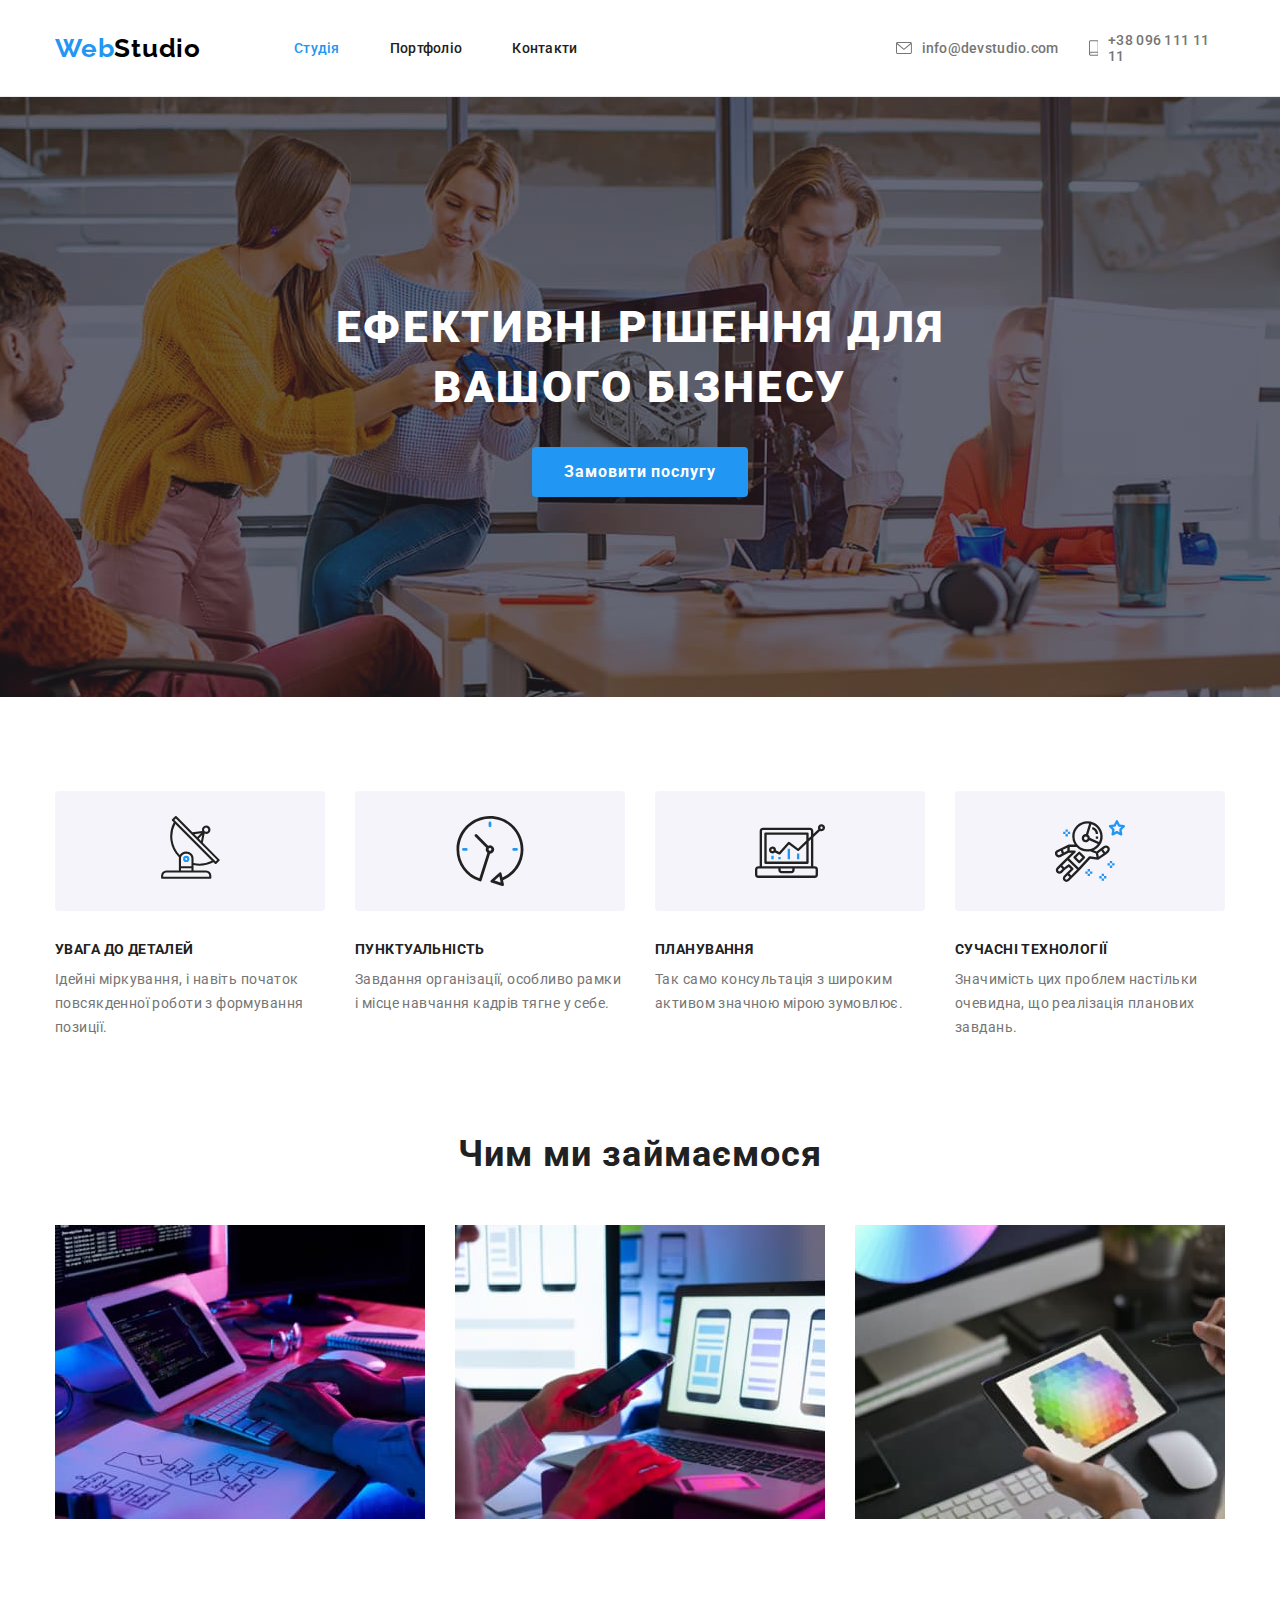
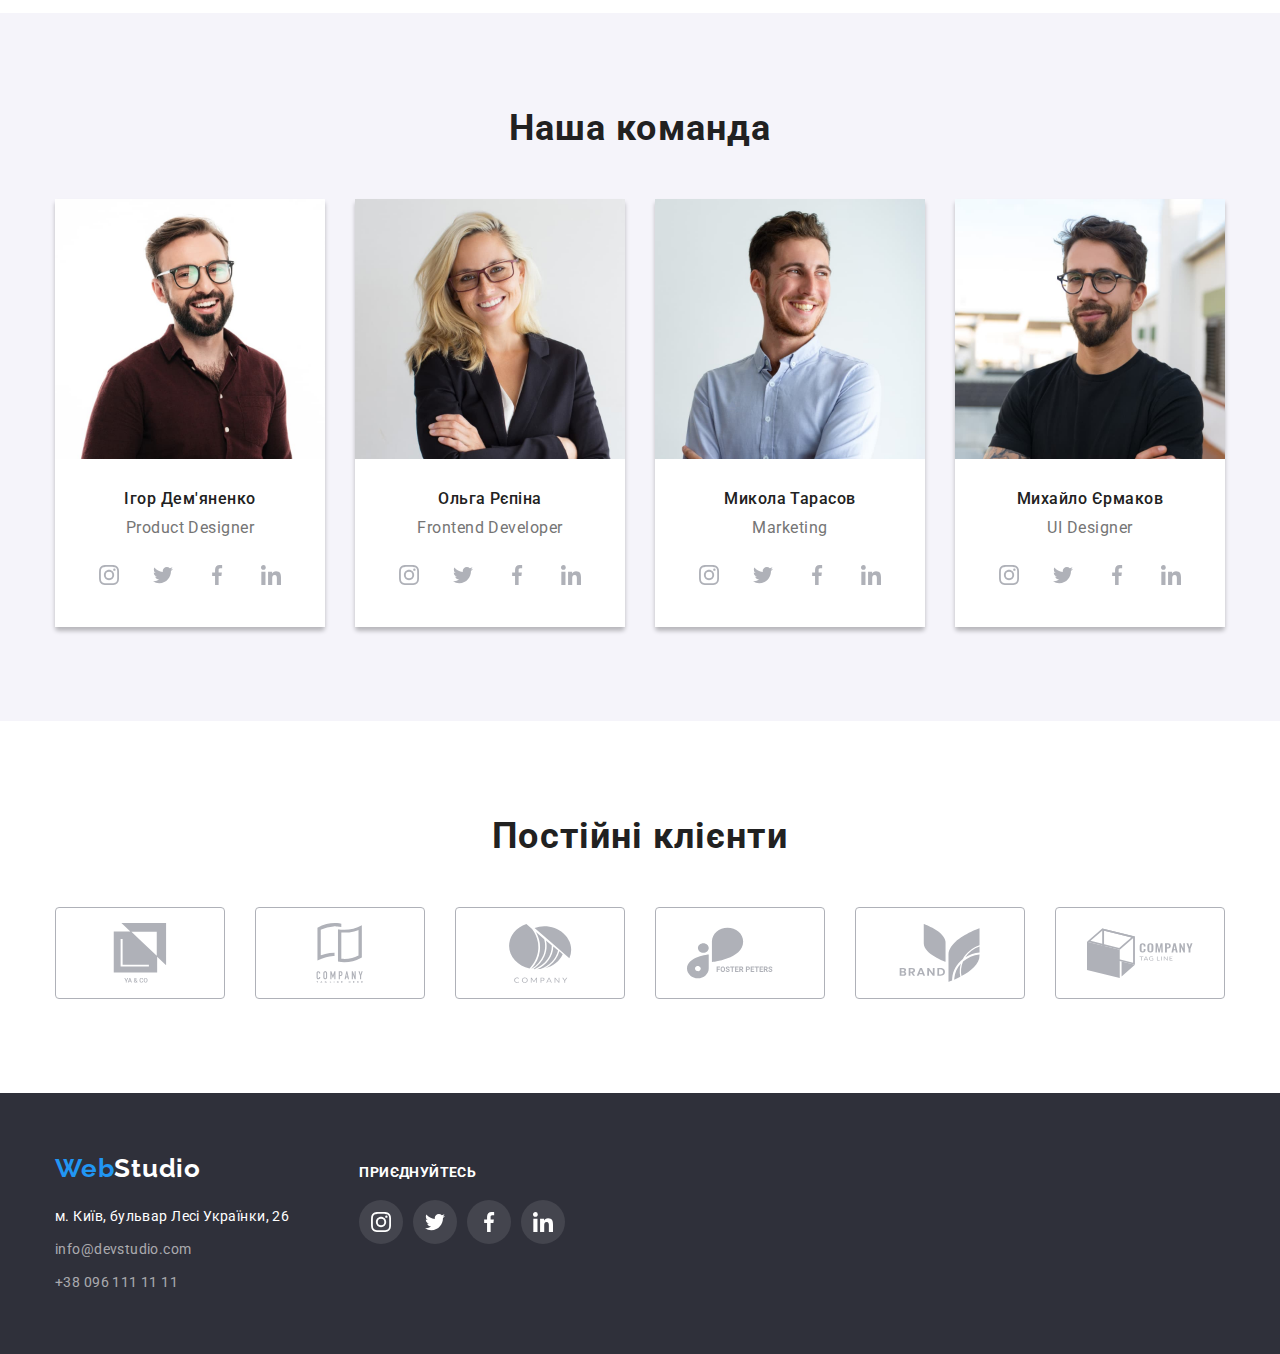
==== index.html @ 48670b7c "Initial commit" ====
<!DOCTYPE html>
<html lang="en">
<head>
    <meta charset="UTF-8">
    <meta http-equiv="X-UA-Compatible" content="IE=edge">
    <meta name="viewport" content="width=device-width, initial-scale=1.0">
    <link rel="preconnect" href="https://fonts.googleapis.com">
    <link rel="preconnect" href="https://fonts.gstatic.com" crossorigin>
    <title>WebStudio</title>
    <link rel="preconnect" href="https://fonts.googleapis.com">
    <link rel="preconnect" href="https://fonts.gstatic.com" crossorigin>
    <link href="https://fonts.googleapis.com/css2?family=Raleway:wght@700&family=Roboto:wght@400;500;700;900&display=swap" rel="stylesheet">
   
    <link rel="stylesheet" href="./css/modern-normalize.css">
    <link rel="stylesheet" href="./css/styles.css">
</head>

<body class="page">
    <header class="header">
        <div class="container header-container">
            <nav class="main-nav">
                <a class="header-logo link" href="#">Web<span class="header-logo-text">Studio</span></a>
                <ul class="header-list list">
                    <li class="header-list-item">
                        <a class="header-link link active" href="./index.html">Студія</a>
                    </li>
                    <li class="header-list-item">
                        <a class="header-link link" href="portfolio.html">Портфоліо</a>
                    </li>
                    <li class="header-list-item">
                        <a class="header-link link" href="">Контакти</a>
                    </li>
                </ul>
            </nav>
            <ul class="contacts-list list">
                <li>
                    <a class="contacts-link link" href="mailto:info@devstudio.com">
                        <svg class="contacts-list-icon" width="16" height="12">
                            <use href="./images/icons.svg#envelope-hover"></use>
                        </svg>
                        info@devstudio.com
                    </a>
                </li>
                <li>
                    <a class="contacts-link link" href="tel:+380961111111">
                        <svg class="contacts-list-icon" width="10" height="16">
                            <use href="./images/icons.svg#smartphone"></use>
                        </svg>
                        +38 096 111 11 11
                    </a>
                </li>
            </ul>
        </div>
    </header>
    <main>
        <section class="main section">
            <div class="container">
                <h1 class="main-title">Ефективні рішення для <br> вашого бізнесу</h1>
                <button class="button">Замовити послугу </button>
            </div>
        </section>
        
        <section class="section">
            <div class="container">
                <h2 class="visually-hidden">Наші переваги</h2>
                <ul class="advantage-list list">
                    <li class="advantage-item">
                        <div class="advantage-icon-fon">
                            <svg class="" width="70" height="70">
                                <use href="./images/icons.svg#antenna"></use>
                            </svg>  
                        </div>
                        <h3 class="advantage-title">УВАГА ДО ДЕТАЛЕЙ</h3>
                        <p class="advantage-text">
                            Ідейні міркування, і навіть початок повсякденної роботи з формування позиції.
                        </p>
                    </li>
                    <li class="advantage-item">
                        <div class="advantage-icon-fon">
                            <svg class="" width="70" height="70">
                                <use href="./images/icons.svg#clock"></use>
                            </svg>  
                        </div>
                        <h3 class="advantage-title">ПУНКТУАЛЬНІСТЬ</h3>
                        <p class="advantage-text">
                            Завдання організації, особливо рамки і місце навчання кадрів тягне у себе.
                        </p>
                    </li>
                    <li class="advantage-item">
                        <div class="advantage-icon-fon">
                            <svg class="" width="70" height="70">
                                <use href="./images/icons.svg#diagram"></use>
                            </svg>  
                        </div>
                        <h3 class="advantage-title">ПЛАНУВАННЯ</h3>
                        <p class="advantage-text">
                            Так само консультація з широким активом значною мірою зумовлює.
                        </p>
                    </li>
                    <li class="advantage-item">
                        <div class="advantage-icon-fon">
                            <svg class="" width="70" height="70">
                                <use href="./images/icons.svg#astronaut"></use>
                            </svg>  
                        </div>
                        <h3 class="advantage-title">СУЧАСНІ ТЕХНОЛОГІЇ</h3>
                        <p class="advantage-text">
                            Значимість цих проблем настільки очевидна, що реалізація планових завдань.
                        </p>
                    </li>
                </ul>
            </div>
        </section>
    
        <!-- Gallery -->
        <section class=" section section-gallery">
            <div class="container">
                <h2 class="gallery-title">Чим ми займаємося</h2>
                <ul class="gallery-list list">
                    <li><img src="./images/img-1.jpg" alt="робочий процес за комп'ютером" width="370" height="294"/></li>
                    <li><img src="./images/img-2.jpg" alt="робочий процес з телефону" width="370" height="294"/></li>
                    <li><img src="./images/img-3.jpg" alt="робочий процес за планшетом" width="370" height="294"/></li>   
                </ul>
            </div>
        </section>
        <!-- Team -->
        <section class="section section-team">
            <div class="container">
                <h2 class="team">Наша команда</h2>
                <ul class="team-list list">
                    <li class="team-item">
                        <img class="photo" src="./images/team/Ihor.jpg" alt="Ігор Дем'яненко" width="270" height="260"/>
                         <div class="team-info">
                            <h3 class="team-title">Ігор Дем'яненко</h3>
                            <p class="team-text">Product Designer</p>
                            <ul class="team-social-list list">
                                <li class="team-list-item">
                                    <a class="team-list-link" 
                                    href="https://www.instagram.com"
                                    target="_blank"
                                    rel="noopener noreferrer"
                                    aria-label="Instagram"
                                    >
                                        <svg class="social-icon" width="20" height="20">
                                            <use href="./images/icons.svg#instagram"></use>
                                        </svg>
                                    </a>
                                </li>
                                <li class="team-list-item">
                                    <a class="team-list-link" 
                                    href="https://twitter.com/"
                                    target="_blank"
                                    rel="noopener noreferrer"
                                    aria-label="Instagram"
                                    >
                                        <svg class="social-icon" width="20" height="20">
                                            <use href="./images/icons.svg#twitter"></use>
                                        </svg>
                                    </a>
                                </li>
                                <li class="team-list-item">
                                    <a class="team-list-link" 
                                    href="https://www.facebook.com/"
                                    target="_blank"
                                    rel="noopener noreferrer"
                                    aria-label="Instagram"
                                    >
                                        <svg class="social-icon" width="20" height="20">
                                            <use href="./images/icons.svg#facebook"></use>
                                        </svg>
                                    </a>
                                </li>
                                <li class="team-list-item">
                                    <a class="team-list-link" 
                                    href="https://www.linkedin.com/"
                                    target="_blank"
                                    rel="noopener noreferrer"
                                    aria-label="Instagram"
                                    >
                                        <svg class="social-icon" width="20" height="20">
                                            <use href="./images/icons.svg#linkedin"></use>
                                        </svg>
                                    </a>
                                </li>
                                
                            </ul>
                        </div>
                    </li>
                    <li class="team-item"> 
                        <img class="photo" src="./images/team/Olga.jpg" alt="Ольга Рєпіна" width="270" height="260"/>
                        <div class="team-info">
                            <h3 class="team-title">Ольга Рєпіна</h3>
                            <p class="team-text">Frontend Developer</p>
                            <ul class="team-social-list list">
                                <li class="team-list-item">
                                    <a class="team-list-link" 
                                    href="https://www.instagram.com"
                                    target="_blank"
                                    rel="noopener noreferrer"
                                    aria-label="Instagram"
                                    >
                                        <svg class="social-icon" width="20" height="20">
                                            <use href="./images/icons.svg#instagram"></use>
                                        </svg>
                                    </a>
                                </li>
                                <li class="team-list-item">
                                    <a class="team-list-link" 
                                    href="https://twitter.com/"
                                    target="_blank"
                                    rel="noopener noreferrer"
                                    aria-label="Instagram"
                                    >
                                        <svg class="social-icon" width="20" height="20">
                                            <use href="./images/icons.svg#twitter"></use>
                                        </svg>
                                    </a>
                                </li>
                                <li class="team-list-item">
                                    <a class="team-list-link" 
                                    href="https://www.facebook.com/"
                                    target="_blank"
                                    rel="noopener noreferrer"
                                    aria-label="Instagram"
                                    >
                                        <svg class="social-icon" width="20" height="20">
                                            <use href="./images/icons.svg#facebook"></use>
                                        </svg>
                                    </a>
                                </li>
                                <li class="team-list-item">
                                    <a class="team-list-link" 
                                    href="https://www.linkedin.com/"
                                    target="_blank"
                                    rel="noopener noreferrer"
                                    aria-label="Instagram"
                                    >
                                        <svg class="social-icon" width="20" height="20">
                                            <use href="./images/icons.svg#linkedin"></use>
                                        </svg>
                                    </a>
                                </li>
                                
                            </ul>
                        </div>
                    </li>
                    <li class="team-item"> 
                        <img class="photo" src="./images/team/Nikola.jpg" alt="Микола Тарасов" width="270" height="260"/>
                        <div class="team-info">
                            <h3 class="team-title">Микола Тарасов</h3>
                            <p class="team-text">Marketing</p>
                            <ul class="team-social-list list">
                                <li class="team-list-item">
                                    <a class="team-list-link" 
                                    href="https://www.instagram.com"
                                    target="_blank"
                                    rel="noopener noreferrer"
                                    aria-label="Instagram"
                                    >
                                        <svg class="social-icon" width="20" height="20">
                                            <use href="./images/icons.svg#instagram"></use>
                                        </svg>
                                    </a>
                                </li>
                                <li class="team-list-item">
                                    <a class="team-list-link" 
                                    href="https://twitter.com/"
                                    target="_blank"
                                    rel="noopener noreferrer"
                                    aria-label="Instagram"
                                    >
                                        <svg class="social-icon" width="20" height="20">
                                            <use href="./images/icons.svg#twitter"></use>
                                        </svg>
                                    </a>
                                </li>
                                <li class="team-list-item">
                                    <a class="team-list-link" 
                                    href="https://www.facebook.com/"
                                    target="_blank"
                                    rel="noopener noreferrer"
                                    aria-label="Instagram"
                                    >
                                        <svg class="social-icon" width="20" height="20">
                                            <use href="./images/icons.svg#facebook"></use>
                                        </svg>
                                    </a>
                                </li>
                                <li class="team-list-item">
                                    <a class="team-list-link" 
                                    href="https://www.linkedin.com/"
                                    target="_blank"
                                    rel="noopener noreferrer"
                                    aria-label="Instagram"
                                    >
                                        <svg class="social-icon" width="20" height="20">
                                            <use href="./images/icons.svg#linkedin"></use>
                                        </svg>
                                    </a>
                                </li>
                            </ul>
                        </div>
                    </li>
                    <li class="team-item">
                        <img class="photo" src="./images/team/Mykhailo.jpg" alt="Михайло Єрмаков" width="270" height="260"/>
                        <div class="team-info">
                            <h3 class="team-title">Михайло Єрмаков</h3>
                            <p class="team-text">UI Designer</p>
                            <ul class="team-social-list list">
                                <li class="team-list-item">
                                    <a class="team-list-link" 
                                    href="https://www.instagram.com"
                                    target="_blank"
                                    rel="noopener noreferrer"
                                    aria-label="Instagram"
                                    >
                                        <svg class="social-icon" width="20" height="20">
                                            <use href="./images/icons.svg#instagram"></use>
                                        </svg>
                                    </a>
                                </li>
                                <li class="team-list-item">
                                    <a class="team-list-link" 
                                    href="https://twitter.com/"
                                    target="_blank"
                                    rel="noopener noreferrer"
                                    aria-label="Instagram"
                                    >
                                        <svg class="social-icon" width="20" height="20">
                                            <use href="./images/icons.svg#twitter"></use>
                                        </svg>
                                    </a>
                                </li>
                                <li class="team-list-item">
                                    <a class="team-list-link" 
                                    href="https://www.facebook.com/"
                                    target="_blank"
                                    rel="noopener noreferrer"
                                    aria-label="Instagram"
                                    >
                                        <svg class="social-icon" width="20" height="20">
                                            <use href="./images/icons.svg#facebook"></use>
                                        </svg>
                                    </a>
                                </li>
                                <li class="team-list-item">
                                    <a class="team-list-link" 
                                    href="https://www.linkedin.com/"
                                    target="_blank"
                                    rel="noopener noreferrer"
                                    aria-label="Instagram"
                                    >
                                        <svg class="social-icon" width="20" height="20">
                                            <use href="./images/icons.svg#linkedin"></use>
                                        </svg>
                                    </a>
                                </li>
                            </ul>
                        </div>
                    </li>
                </ul>
            </div>
        </section>
        <!-- regular customers -->
        <section class="section">
            <div class="container">
                <h2 class="customers-title">Постійні клієнти</h2>
                <ul class="customers-list list">
                    <li class="customers-item">
                        <a class="customers-link" href="">
                            <svg class="customers-icon" width="106" height="60">
                                <use href="./images/icons.svg#group-1"></use>
                            </svg>
                         </a>
                    </li>
                    <li class="customers-item">
                        <a class="customers-link" href="">
                            <svg class="customers-icon" width="106" height="60">
                                <use href="./images/icons.svg#group-2"></use>
                            </svg>
                        </a>
                    </li>
                    <li class="customers-item">
                        <a class="customers-link" href="">
                            <svg class="customers-icon" width="106" height="60">
                                <use href="./images/icons.svg#group-3"></use>
                            </svg>
                        </a>
                    </li>
                    <li class="customers-item">
                        <a class="customers-link" href="">
                            <svg class="customers-icon" width="106" height="60">
                                <use href="./images/icons.svg#group-4"></use>
                            </svg>
                        </a>
                    </li>
                    <li class="customers-item">
                        <a class="customers-link" href="">
                            <svg class="customers-icon" width="106" height="60">
                                <use href="./images/icons.svg#group-5"></use>
                            </svg>
                        </a>
                    </li>
                    <li class="customers-item">
                        <a class="customers-link" href="">
                            <svg class="customers-icon" width="106" height="60">
                                <use href="./images/icons.svg#group-6"></use>
                            </svg>
                        </a>
                    </li>
                    
                </ul>
            </div>

        </section>
        
    </main>
    <footer class="footer">
        <div class="footer-container container">
            <div class="footer-info">
                <a class="footer-logo link" href="#">Web<span class="footer-logo-text">Studio</span></a>
                <address class="footer-address">
                    <ul class="footer-address-lis list">
                        <li class="footer-address-item"><a class="link" href="https://goo.gl/maps/7g64sPSE6rP9VSUu8" target="_blank" rel="noopener noreferrer">м. Київ, бульвар Лесі Українки, 26</a></li>
                        <li class="footer-contacts-item"><a class="link" href="mailto:info@devstudio.com">info@devstudio.com</a></li>
                        <li class="footer-contacts-item"><a class="link" href="tel:+380961111111">+38 096 111 11 11</a></li>
                    </ul>
                </address>
            </div>
            <div class="join">
                <h2 class="footer-join-title">ПРИЄДНУЙТЕСЬ</h2>
                <ul class="footer-join-social list">
                    <li class="footer-list-item">
                        <a class="footer-list-link" 
                        href="https://www.instagram.com"
                        target="_blank"
                        rel="noopener noreferrer"
                        aria-label="Instagram"
                        >
                            <svg class="footer-icon" width="20" height="20">
                                <use href="./images/icons.svg#instagram"></use>
                            </svg>
                        </a>
                    </li>
                    <li class="footer-list-item">
                        <a class="footer-list-link" 
                        href="https://twitter.com/"
                        target="_blank"
                        rel="noopener noreferrer"
                        aria-label="Instagram"
                        >
                            <svg class="footer-icon" width="20" height="20">
                                <use href="./images/icons.svg#twitter"></use>
                            </svg>
                        </a>
                    </li>
                    <li class="footer-list-item">
                        <a class="footer-list-link" 
                        href="https://www.facebook.com/"
                        target="_blank"
                        rel="noopener noreferrer"
                        aria-label="Instagram"
                        >
                            <svg class="footer-icon" width="20" height="20">
                                <use href="./images/icons.svg#facebook"></use>
                            </svg>
                        </a>
                    </li>
                    <li class="footer-list-item">
                        <a class="footer-list-link" 
                        href="https://www.linkedin.com/"
                        target="_blank"
                        rel="noopener noreferrer"
                        aria-label="Instagram"
                        >
                            <svg class="footer-icon" width="20" height="20">
                                <use href="./images/icons.svg#linkedin"></use>
                            </svg>
                        </a>
                    </li>
                </ul>
            </div>
        </div>
    </footer>
</body>
</html>
---- css/styles.css ----
:root {
    /*Fonts*/
    --main-font: "Roboto", sans-serif;
    --secondary-font: "Raleway", sans-serif;


   /* Text colors */
    --main-txt-cl: #212121;
    --light-txt-cl: #FFFFFF;
    
    /*Background colors*/
    --basic-blue: #2196F3;
    --contacts-cl:  #757575;
    --secondary-cl: #2F303A;
    --icon-social-cl:#AFB1B8;

    /*Others*/
}

.page {
    font-family: var(--main-font);
    font-size: 14px;
    color: var(--main-txt-cl);
    letter-spacing: 0.03em;

}
.link {
    text-decoration: none;
    color: currentColor;
}
.list {
    list-style: none;
}


.container {
    width: 1200px;
    padding-left: 15px;
    padding-right: 15px;
    margin: 0 auto;
}
.section {
    padding-top: 94px;
    padding-bottom: 94px;
}

img {
    display: block;
    max-width: 100%;
    height: auto;
}
h1,
h2,
h3,
h4,
h5,
h6,
p,
ul {
  margin: 0;
  padding: 0;
}

.visually-hidden {
    position: absolute;
    width: 1px;
    height: 1px;
    margin: -1px;
    border: 0;
    padding: 0;
    white-space: nowrap;
    clip-path: inset(100%);
    clip: rect(0 0 0 0);
    overflow: hidden;
  }

/*header*/
.header{
    box-shadow: 0px 4px 4px rgba(0, 0, 0, 0.25);
    border-bottom: 1px solid #ececec;
}
.header-container,
.main-nav {
  display: flex; 
  align-items: center; 
}
.header-logo {
    margin-right: 93px;
}
.main-nav {
    margin-right: 318px;
}
.header-list {
    display: flex;
    align-items: center;
    gap: 50px;
}

.contacts-list {
    display: flex;
    align-items: center;
    gap: 30px;
}
.contacts-list-icon {
margin-right: 10px;
}


.header-link,
.contacts-link {
    display: flex;
    align-items: center;
    padding-top: 32px;
    padding-bottom: 32px;
    font-weight: 500;
    font-size: 14px;
    line-height:calc(16/14);
    letter-spacing: 0.02em;
}

.header-link.active {
color: var(--basic-blue);
}

.header .link:hover, 
.header .link:focus {
    color:var(--basic-blue);
}
.contacts-link {
    color: var(--contacts-cl);
}
    
.contacts-list-icon {
    fill: currentColor;
}

.header-logo,
.footer-logo {
    font-family:var(--secondary-font);
    color: var(--basic-blue);
    text-decoration: none;
    font-weight: 700;
    font-size: 26px;
    line-height: 1.19;
    letter-spacing: 0.03em;
}
.header-logo-text {
    color: #000000;
}
.footer-logo-text {
    color: var(--light-txt-cl);
}


/*main*/
.main {
    padding: 200px 0;
    background-color: var(--secondary-cl);
    text-align: center;
    max-width: 1600px;
    height: 600px;
    background-image: linear-gradient(to right, rgba(47, 48, 58, 0.4), rgba(47, 48, 58, 0.4)),
    url(../images/main-hero.jpg);
    background-size: cover;
    background-position: center;
    background-repeat: no-repeat;
    margin-left: auto;
    margin-right: auto;
 }

.main-title{
    font-weight: 900;
    font-size: 44px;
    line-height: calc(60/44);
    text-align: center;
    letter-spacing: 0.06em;
    text-transform: uppercase;
    color: var(--light-txt-cl);

    margin: 0 0 30px 0;
}

.button {
    font-family: inherit;
    font-weight: 700;
    font-size: 16px;
    line-height:calc(30/16);
    padding: 10px 32px 10px 32px;
    align-items: center;
    text-align: center;
    letter-spacing: 0.06em;
    color: var(--light-txt-cl);
    background-color: var(--basic-blue);
    border-radius: 4px;
    cursor: pointer;
    border: none;
}
.advantage-icon-fon {
    display: flex;
    width: 270px;
    height: 120px;
    align-items: center;
    justify-content: center;
    margin-bottom: 30px;
    background: #F5F4FA;
    border-radius: 4px;
}

.advantage-list {
    display: flex;
    gap: 30px;
}
.advantage-title {
    font-weight: 700;
    font-size: 14px;
    line-height:calc(16/14);
    letter-spacing: 0.03em;
    text-transform: uppercase;
    color: var(--main-txt-cl);

    margin-bottom: 10px;
}
.advantage-text {
    font-size: 14px;
    line-height: calc(24/14);
    letter-spacing: 0.03em;
    color: var(--contacts-cl);
    
}

/* Team */

.section-gallery{
    padding-top: 0;
}

.gallery-title,
.team,
.customers-title{
    font-weight: 700;
    font-size: 36px;
    line-height: 42px;
    text-align: center;
    letter-spacing: 0.03em;

    margin-bottom: 50px;
}
.section-team {
    background-color: #F5F4FA;
}

.gallery-list,
.team-list {
    display: flex;
    gap: 30px;
}
.team-item {
    box-shadow: 0px 4px 4px rgba(0, 0, 0, 0.25);
    border-radius: 0px 0px 4px 4px;
}
.team-info {
    background-color: var(--light-txt-cl);
    padding: 30px 0;
}

.team-title {
    font-weight: 500;
    font-size: 16px;
    line-height: calc(19/16);
    text-align: center;
    letter-spacing: 0.03em;
    margin-bottom: 10px;
}
.team-text {
    font-size: 16px;
    line-height: calc(19/16);
    text-align: center;
    letter-spacing: 0.03em;
    color: var(--contacts-cl); 
    margin-bottom: 16px;
}
/* regular customers */
.customers-list {
    display: flex;
    justify-content: center;
    gap: 30px;
}
.customers-link {
    display: flex;
    align-items: center;
    justify-content: center;
    width: 170px;
    height: 92px;
    border: 1px solid var(--icon-social-cl);
    border-radius: 4px;
    color: var(--icon-social-cl);
    cursor: pointer;
}
.customers-link:hover,
.customers-link:focus {
    color: var(--basic-blue);
    border-color: var(--basic-blue);
}
.customers-icon {
    fill: currentColor;
}
/*Social*/
.team-social-list {
    display: flex;
    justify-content: center;
    gap: 10px;
}
.team-list-link {
    display: flex;
    align-items: center;
    justify-content: center;
    width: 44px;
    height: 44px;
    border-radius: 50%;
    color: var(--icon-social-cl);
    cursor: pointer;
}
.team-list-link:hover,
.team-list-link:focus {
    color: var(--light-txt-cl);
    background-color: var(--basic-blue);
}
.social-icon {
    fill: currentColor;
}


/*footer*/
.footer-container {
    display: flex;
    align-items: baseline;
}
.footer-info{
    margin-right: 70px;
}
.footer-logo {
    display: block;
    margin-bottom: 20px;
}
.footer-address-item,
.footer-contacts-item {
    font-size: 14px;
    line-height: calc(24/14);
    letter-spacing: 0.03em;
    color: rgba(255, 255, 255, 0.6);
}
.footer-contacts-item:not(:last-child) {
    margin-bottom: 9px;
}
.footer-address {
    font-style: normal;
}

.footer-address-item {
    color: var(--light-txt-cl);
    margin-bottom: 9px;
}

.footer {
    background-color: var(--secondary-cl);
    padding-top: 60px;
    padding-bottom: 60px;
}


.footer-join-title {
    font-weight: 700;
    font-size: 14px;
    line-height: calc(16/14);
    letter-spacing: 0.03em;
    display: flex;
    color: var(--light-txt-cl);
    margin-bottom: 20px;
}
.footer-join-social {
    display: flex;
    align-items: center;
    gap: 10px;
}
.footer-list-link {
    display: flex;
    align-items: center;
    justify-content: center;
    width: 44px;
    height: 44px;
    border-radius: 50%;
    color: var(--light-txt-cl);
    background-color: rgba(255, 255, 255, 0.1);
}
.footer-list-link:hover,
.footer-list-link:focus {
    color: var(--light-txt-cl);
    background-color: var(--basic-blue);
}
.footer-icon {
    fill: currentColor;
}

/*Portfolio*/

.portf-buttons-list{
    display: flex;
    justify-content: center;
    margin-bottom: 50px;
}
.portf-button-item {
    background: #F5F4FA;
    border-radius: 4px;
    
}

.portf-button-item:not(:last-child) {
    margin-right: 8px;
}
.portf-button-text:hover,
.portf-button-text:focus{
    box-shadow: 0px 4px 4px rgba(0, 0, 0, 0.25);
}
.portf-button-text {
    font-weight: 500;
    font-size: 16px;
    line-height: 26px;
    text-align: center;
    letter-spacing: 0.03em;
    color: var(--main-txt-cl);
    background-color: #F5F4FA;
    border-radius: 4px;
    padding: 6px 22px;
    border: none;
}
.portf-button-text:hover{
    background-color: var(--basic-blue);
    color: var(--light-txt-cl);
    cursor: pointer;
}
.portf-button-text:focus{
    background-color: var(--basic-blue);
    color: var(--light-txt-cl);
}

.main-list { 
    display: flex;
    flex-wrap: wrap;
    gap: 30px;
 
}
.main-link {
    display: block;
}
.main-link:hover,
.main-link:focus {
    box-shadow: 0px 4px 4px rgba(0, 0, 0, 0.25);
}

.main-list-info {
    padding: 20px 24px;
    border-right: 1px solid #eeeeee;
    border-bottom: 1px solid #eeeeee;
    border-left: 1px solid #eeeeee;
}
.main-list-title {
    font-weight: 700;
    font-size: 18px;
    line-height: calc(36/18);
    letter-spacing: 0.06em;
    margin-bottom: 4px;
   
}
.main-text {
    font-size: 16px;
    line-height: calc(30/16);
    letter-spacing: 0.03em;
    color: var(--contacts-cl);
}
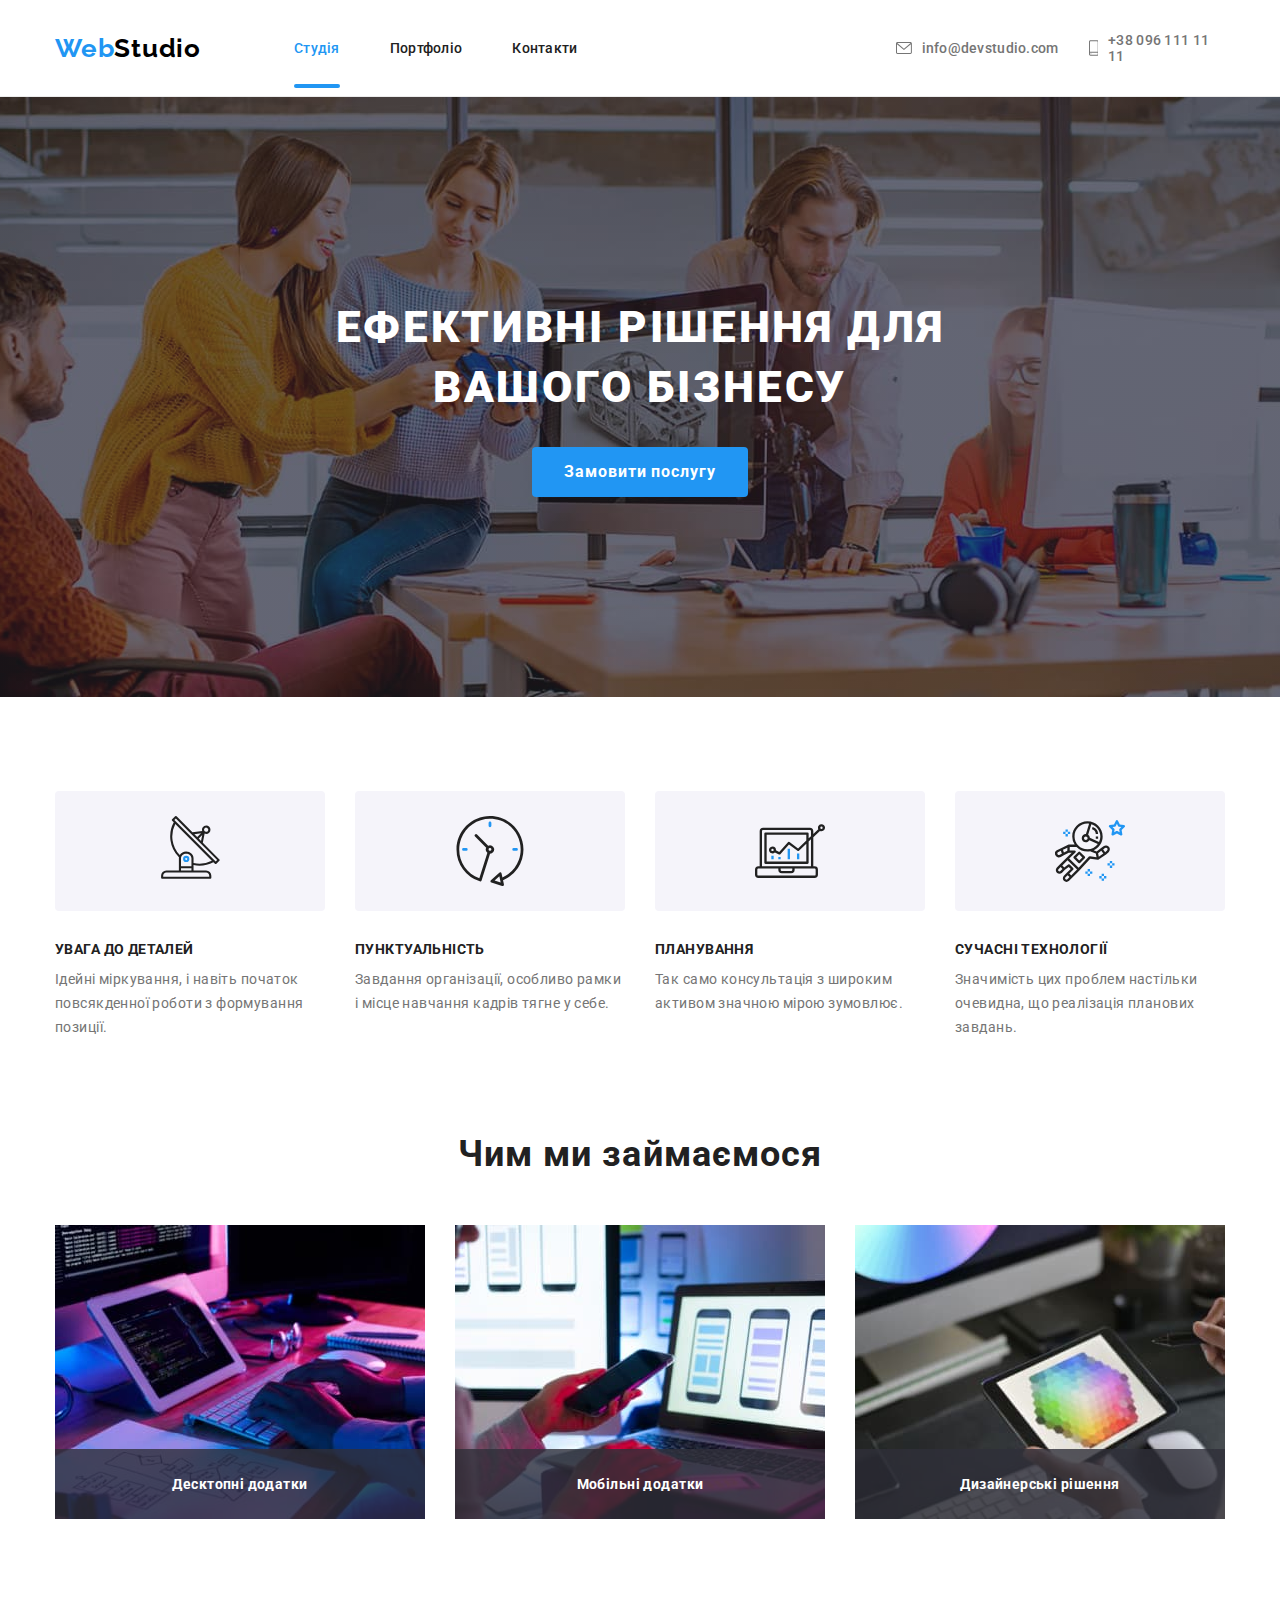
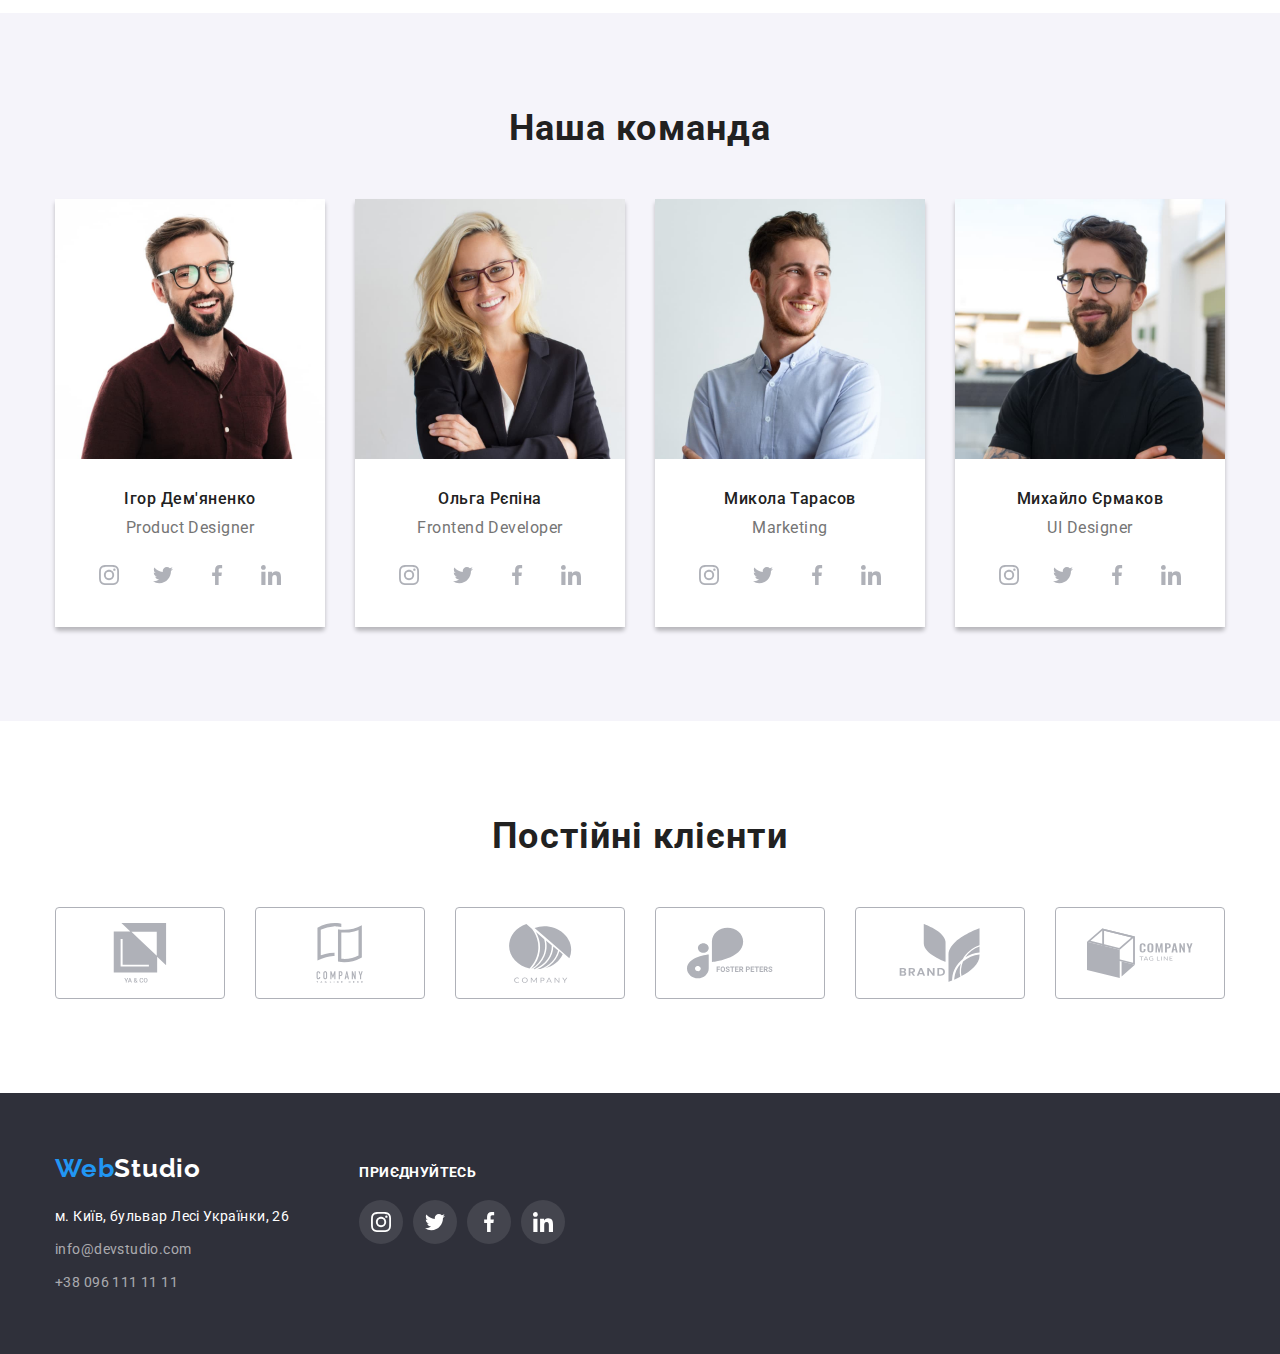
==== commit 3d91e297: "16.09" ====
--- a/index.html
+++ b/index.html
@@ -56,7 +56,7 @@
         <section class="main section">
             <div class="container">
                 <h1 class="main-title">Ефективні рішення для <br> вашого бізнесу</h1>
-                <button class="button">Замовити послугу </button>
+                <button class="button" type="button" data-modal-open>Замовити послугу </button>
             </div>
         </section>
         
@@ -117,9 +117,24 @@
             <div class="container">
                 <h2 class="gallery-title">Чим ми займаємося</h2>
                 <ul class="gallery-list list">
-                    <li><img src="./images/img-1.jpg" alt="робочий процес за комп'ютером" width="370" height="294"/></li>
-                    <li><img src="./images/img-2.jpg" alt="робочий процес з телефону" width="370" height="294"/></li>
-                    <li><img src="./images/img-3.jpg" alt="робочий процес за планшетом" width="370" height="294"/></li>   
+                    <li class="gallery-item">
+                        <div class="gallery-tumb">
+                            <img src="./images/img-1.jpg" alt="робочий процес за комп'ютером" width="370" height="294"/>
+                            <h3 class="gallery-tumb-title">Десктопні додатки</h3>
+                        </div>
+                    </li>
+                    <li class="gallery-item">
+                        <div class="gallery-tumb">
+                            <img src="./images/img-2.jpg" alt="робочий процес з телефону" width="370" height="294"/>
+                            <h3 class="gallery-tumb-title">Мобільні додатки</h3>
+                        </div>
+                    </li>
+                    <li class="gallery-item">
+                        <div class="gallery-tumb">
+                            <img src="./images/img-3.jpg" alt="робочий процес за планшетом" width="370" height="294"/>
+                            <h3 class="gallery-tumb-title">Дизайнерські рішення</h3>
+                        </div>
+                    </li>   
                 </ul>
             </div>
         </section>
@@ -482,5 +497,16 @@
             </div>
         </div>
     </footer>
+    <!-- Modal windiw-->
+    <div class="backdrop is-hidden" data-modal>
+        <div class="modal">
+            <button class="modal-btn" type="button" data-modal-close>
+                <svg class="modal-icon" width="11" height="11">
+                    <use href="./images/icons.svg#close"></use>
+                </svg>
+            </button>
+        </div>
+    </div>
+    <script src="./js/modal.js"></script>
 </body>
 </html>
--- a/css/styles.css
+++ b/css/styles.css
@@ -15,6 +15,8 @@
     --icon-social-cl:#AFB1B8;
 
     /*Others*/
+    --transition-time: 250ms;
+    --transition-cubic: cubic-bezier(0.4, 0, 0.2, 1);
 }
 
 .page {
@@ -27,6 +29,7 @@
 .link {
     text-decoration: none;
     color: currentColor;
+    transition: color var(--transition-time) var(--transition-cubic);
 }
 .list {
     list-style: none;
@@ -78,6 +81,7 @@
 .header{
     box-shadow: 0px 4px 4px rgba(0, 0, 0, 0.25);
     border-bottom: 1px solid #ececec;
+    
 }
 .header-container,
 .main-nav {
@@ -149,6 +153,19 @@
 }
 .footer-logo-text {
     color: var(--light-txt-cl);
+}
+.header-link {
+    position: relative;
+}
+.active::after {
+    content: "";
+    position: absolute;
+    bottom: 0px;
+    left: 0;
+    width: 100%;
+    height: 4px;
+    background-color: var(--basic-blue);
+    border-radius: 2px;
 }
 
 
@@ -228,7 +245,7 @@
     
 }
 
-/* Team */
+/* Gallery */
 
 .section-gallery{
     padding-top: 0;
@@ -248,6 +265,28 @@
 .section-team {
     background-color: #F5F4FA;
 }
+.gallery-tumb {
+    position: relative;
+}
+.gallery-tumb-title {
+    position: absolute;
+    bottom: 0;
+    left: 0;
+    width: 100%;
+    height: 70px;
+    margin: 0;
+    display: flex;
+    justify-content: center;
+    align-items: center;
+    font-weight: 700;
+    font-size: 14px;
+    line-height: calc(16/14);
+    letter-spacing: 0.03em;
+    background-color: rgba(47, 48, 58, 0.8);
+    color: var(--light-txt-cl);
+}
+
+/* Team */
 
 .gallery-list,
 .team-list {
@@ -295,6 +334,8 @@
     border-radius: 4px;
     color: var(--icon-social-cl);
     cursor: pointer;
+    transition: color var(--transition-time) var(--transition-cubic);
+    transition: border-color color var(--transition-time) var(--transition-cubic);
 }
 .customers-link:hover,
 .customers-link:focus {
@@ -319,6 +360,8 @@
     border-radius: 50%;
     color: var(--icon-social-cl);
     cursor: pointer;
+    transition: color var(--transition-time) var(--transition-cubic);
+    transition: background-color var(--transition-time) var(--transition-cubic);
 }
 .team-list-link:hover,
 .team-list-link:focus {
@@ -391,11 +434,14 @@
     border-radius: 50%;
     color: var(--light-txt-cl);
     background-color: rgba(255, 255, 255, 0.1);
+    transition: color var(--transition-time) var(--transition-cubic);
+    transition: background-color var(--transition-time) var(--transition-cubic);
 }
 .footer-list-link:hover,
 .footer-list-link:focus {
     color: var(--light-txt-cl);
     background-color: var(--basic-blue);
+
 }
 .footer-icon {
     fill: currentColor;
@@ -432,6 +478,10 @@
     border-radius: 4px;
     padding: 6px 22px;
     border: none;
+
+    transition: background-color var(--transition-time) var(--transition-cubic);
+    transition: color var(--transition-time) var(--transition-cubic);
+    transition: box-shadow var(--transition-time) var(--transition-cubic);
 }
 .portf-button-text:hover{
     background-color: var(--basic-blue);
@@ -451,11 +501,44 @@
 }
 .main-link {
     display: block;
+    transition: box-shadow var(--transition-cubic) var(--transition-time);
 }
 .main-link:hover,
 .main-link:focus {
     box-shadow: 0px 4px 4px rgba(0, 0, 0, 0.25);
 }
+
+
+.main-tumb {
+    position: relative;
+    overflow: hidden;
+}
+.overlay {
+    position: absolute;
+    top: 0;
+    left: 0;
+    transform: translateY(100%);
+    width: 100%;
+    height: 100%;
+    padding-right: 24px;
+    padding-left: 24px;
+    display: flex;
+    align-items: center;
+    justify-content: center;
+    background-color: rgba(33, 150, 243, 0.9);
+    transition: transform var(--transition-time);
+}
+.main-link:hover .overlay {
+    transform: translateY(0);
+}
+.overlay-text {
+    font-weight: 400;
+    font-size: 18px;
+    line-height: calc(28/18);
+    letter-spacing: 0.03em;
+    color: var(--light-txt-cl);
+}
+
 
 .main-list-info {
     padding: 20px 24px;
@@ -476,4 +559,52 @@
     line-height: calc(30/16);
     letter-spacing: 0.03em;
     color: var(--contacts-cl);
-}+}
+
+/* Modal windiw */
+.backdrop {
+    position: fixed;
+    top: 0;
+    left: 0;
+    z-index: 1000;
+
+    width: 100%;
+    height: 100%;
+    background-color: rgba(0,0,0,.2);
+}
+
+.backdrop.is-hidden{
+    opacity: 0;
+    pointer-events: none;
+    visibility: hidden;
+}
+
+.modal {
+    position: absolute;
+    top: 50%;
+    left: 50%;
+    transform: translate(-50%, -50%);
+
+    width: 528px;
+    height: 581px;
+    
+    background-color: var(--light-txt-cl);
+    box-shadow: 0px 1px 3px rgba(0, 0, 0, 0.12), 0px 1px 1px rgba(0, 0, 0, 0.14), 0px 2px 1px rgba(0, 0, 0, 0.2);
+    border-radius: 4px;
+}
+.modal-btn {
+    position: absolute;
+    top: 8px;
+    right: 8px;
+    width: 30px;
+    height: 30px;
+    display: flex;
+    align-items: center;
+    justify-content: center;
+    padding: 0;
+    border-radius: 50%;
+    border: 1px solid rgba(0, 0, 0, 0.1);
+    cursor: pointer;
+    background: var(--light-txt-cl);
+}
+
